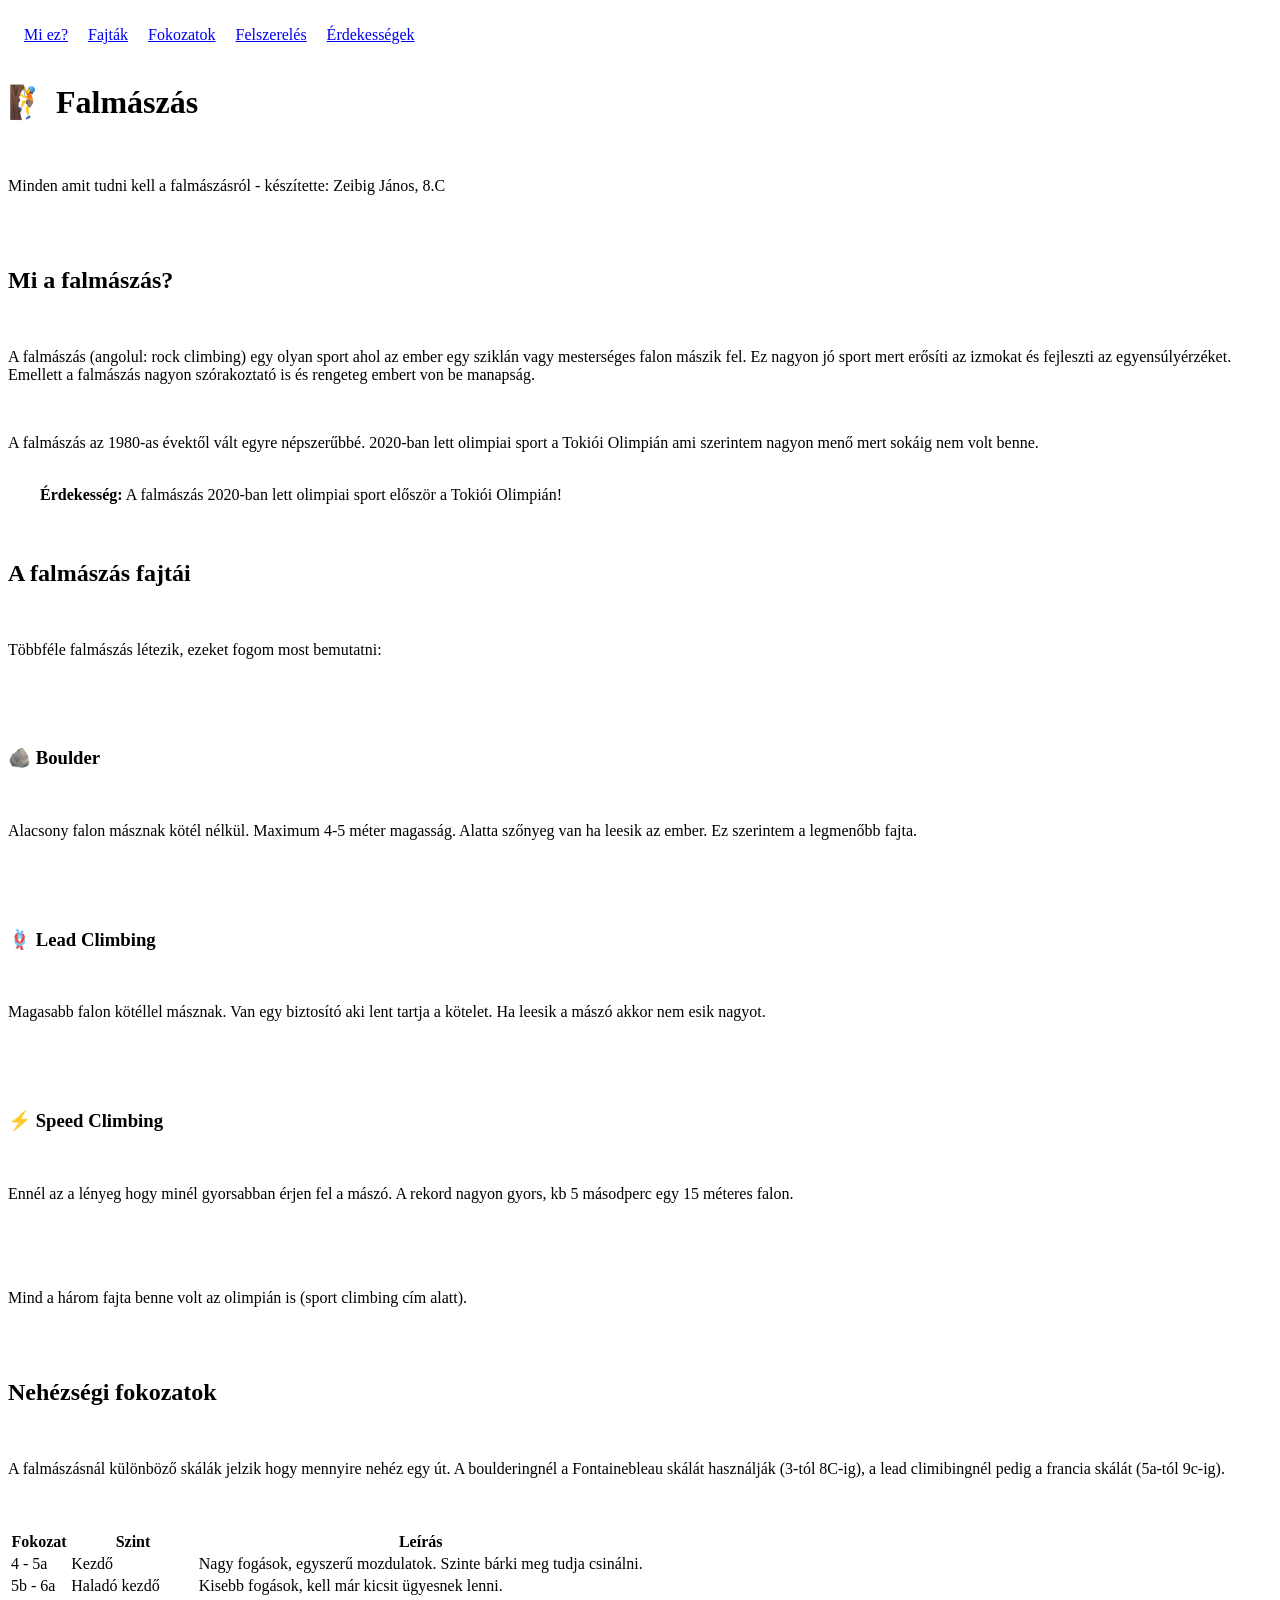
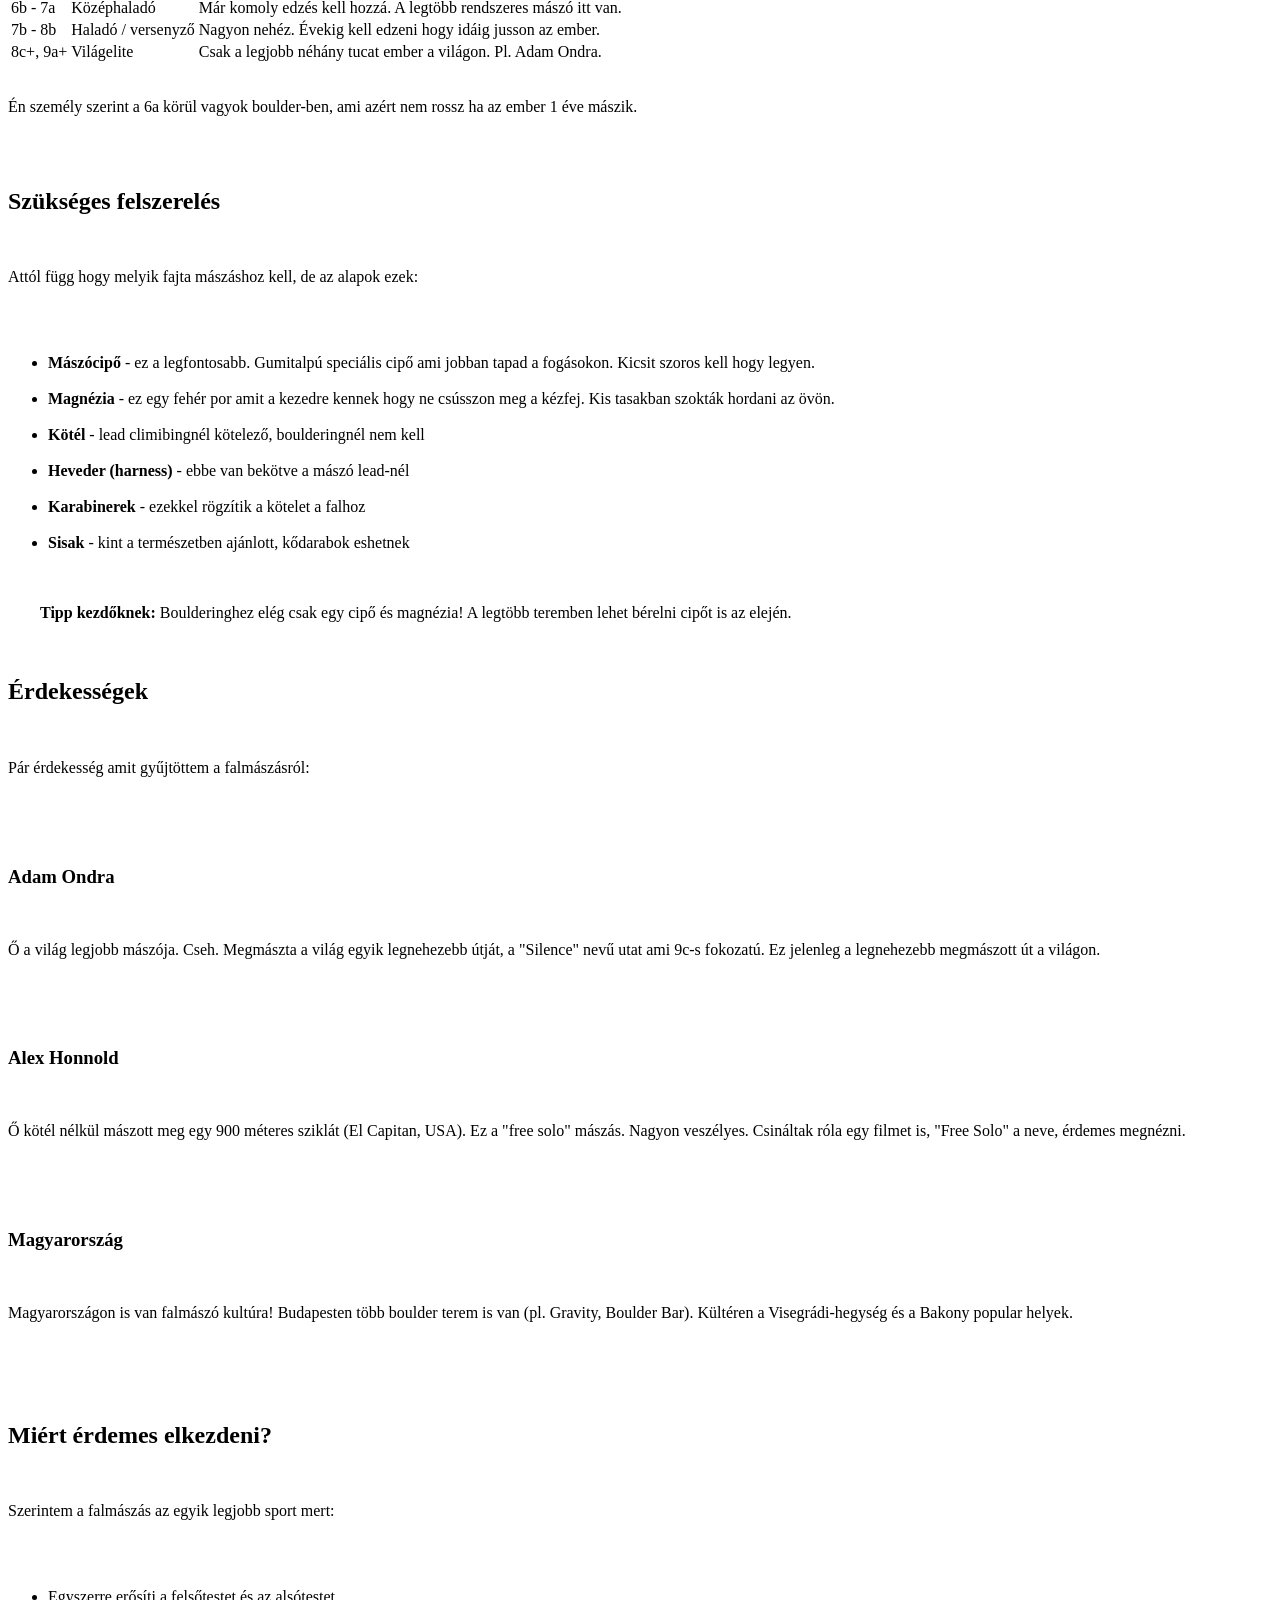
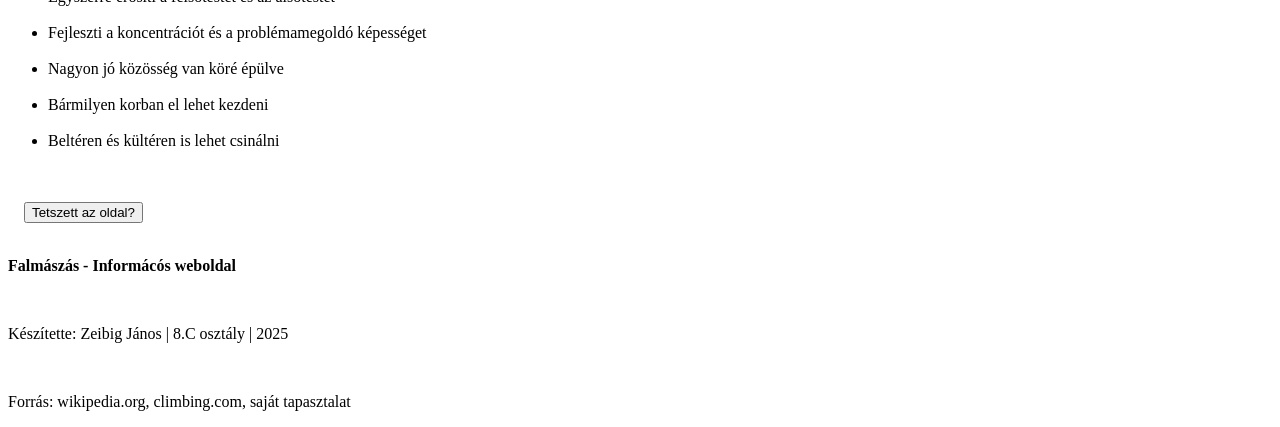
==== index.html @ 71b33a56 "Fix HTML syntax and add index.html for Vercel Remove stray markdown ``` fences scattered through foo" ====
<!DOCTYPE html>

<html lang="hu">
<head>
    <meta charset="UTF-8">
    <meta name="viewport" content="width=device-width, initial-scale=1.0">
    <title>Falmászás - az én weboldalam</title>
    <style>
        body {
            font-family: Arial, sans-serif;
            margin: 0;
            padding: 0;
            background-color: #f0f0f0;
        }

    /* navigáció */
    nav {
        background-color: #2980b9;
        padding: 10px;
    }

    nav a {
        color: white;
        text-decoration: none;
        margin-right: 20px;
        font-size: 16px;
    }

    nav a:hover {
        text-decoration: underline;
    }

    /* fejléc */
    .header {
        background-color: #1a5276;
        color: white;
        text-align: center;
        padding: 60px 20px;
    }

    .header h1 {
        font-size: 48px;
        margin-bottom: 10px;
    }

    .header p {
        font-size: 18px;
        color: #aed6f1;
    }

    /* tartalom */
    .container {
        max-width: 900px;
        margin: 0 auto;
        padding: 20px;
    }

    h2 {
        color: #1a5276;
        border-bottom: 2px solid #2980b9;
        padding-bottom: 5px;
    }

    p {
        line-height: 1.6;
        color: #333;
    }

    /* kártyák */
    .cards {
        display: flex;
        gap: 15px;
        flex-wrap: wrap;
        margin: 20px 0;
    }

    .card {
        background: white;
        border: 1px solid #ccc;
        border-radius: 8px;
        padding: 20px;
        flex: 1;
        min-width: 200px;
        box-shadow: 2px 2px 5px rgba(0,0,0,0.1);
    }

    .card h3 {
        color: #2980b9;
        margin-top: 0;
    }

    /* táblázat */
    table {
        width: 100%;
        border-collapse: collapse;
        margin: 20px 0;
        background: white;
    }

    table th {
        background-color: #2980b9;
        color: white;
        padding: 10px;
        text-align: left;
    }

    table td {
        padding: 10px;
        border: 1px solid #ddd;
    }

    table tr:nth-child(even) {
        background-color: #f9f9f9;
    }

    /* lista */
    ul {
        line-height: 2;
        color: #333;
    }

    /* szekciók felváltva */
    .section-white {
        background: white;
        padding: 30px 0;
    }

    .section-gray {
        background: #ecf0f1;
        padding: 30px 0;
    }

    /* footer */
    footer {
        background-color: #1a5276;
        color: white;
        text-align: center;
        padding: 20px;
        margin-top: 40px;
    }

    footer p {
        color: #aed6f1;
        margin: 5px 0;
    }

    /* gomb */
    .gomb {
        background-color: #2980b9;
        color: white;
        border: none;
        padding: 10px 25px;
        border-radius: 5px;
        cursor: pointer;
        font-size: 16px;
        margin-top: 10px;
    }

    .gomb:hover {
        background-color: #1a5276;
    }

    .highlight {
        background-color: #d6eaf8;
        border-left: 4px solid #2980b9;
        padding: 10px 15px;
        margin: 15px 0;
    }
</style>

</head>
<body>

<!-- navigáció -->

<nav>
    <a href="#miez">Mi ez?</a>
    <a href="#fajtak">Fajták</a>
    <a href="#fokozatok">Fokozatok</a>
    <a href="#felszereles">Felszerelés</a>
    <a href="#erdekessegek">Érdekességek</a>
</nav>

<!-- fejléc -->

<div class="header">
    <h1>🧗 Falmászás</h1>
    <p>Minden amit tudni kell a falmászásról - készítette: Zeibig János, 8.C</p>
</div>

<!-- MI EZ -->

<div class="section-white" id="miez">
    <div class="container">
        <h2>Mi a falmászás?</h2>
        <p>A falmászás (angolul: rock climbing) egy olyan sport ahol az ember egy sziklán vagy mesterséges falon mászik fel. Ez nagyon jó sport mert erősíti az izmokat és fejleszti az egyensúlyérzéket. Emellett a falmászás nagyon szórakoztató is és rengeteg embert von be manapság.</p>
        <p>A falmászás az 1980-as évektől vált egyre népszerűbbé. 2020-ban lett olimpiai sport a Tokiói Olimpián ami szerintem nagyon menő mert sokáig nem volt benne.</p>

    <div class="highlight">
        <strong>Érdekesség:</strong> A falmászás 2020-ban lett olimpiai sport először a Tokiói Olimpián!
    </div>

</div>

</div>

<!-- FAJTÁK -->

<div class="section-gray" id="fajtak">
    <div class="container">
        <h2>A falmászás fajtái</h2>
        <p>Többféle falmászás létezik, ezeket fogom most bemutatni:</p>

    <div class="cards">
        <div class="card">
            <h3>🪨 Boulder</h3>
            <p>Alacsony falon másznak kötél nélkül. Maximum 4-5 méter magasság. Alatta szőnyeg van ha leesik az ember. Ez szerintem a legmenőbb fajta.</p>
        </div>
        <div class="card">
            <h3>🪢 Lead Climbing</h3>
            <p>Magasabb falon kötéllel másznak. Van egy biztosító aki lent tartja a kötelet. Ha leesik a mászó akkor nem esik nagyot.</p>
        </div>
        <div class="card">
            <h3>⚡ Speed Climbing</h3>
            <p>Ennél az a lényeg hogy minél gyorsabban érjen fel a mászó. A rekord nagyon gyors, kb 5 másodperc egy 15 méteres falon.</p>
        </div>
    </div>

    <p>Mind a három fajta benne volt az olimpián is (sport climbing cím alatt).</p>
</div>

</div>

<!-- FOKOZATOK -->

<div class="section-white" id="fokozatok">
    <div class="container">
        <h2>Nehézségi fokozatok</h2>
        <p>A falmászásnál különböző skálák jelzik hogy mennyire nehéz egy út. A boulderingnél a Fontainebleau skálát használják (3-tól 8C-ig), a lead climibingnél pedig a francia skálát (5a-tól 9c-ig).</p>

    <table>
        <tr>
            <th>Fokozat</th>
            <th>Szint</th>
            <th>Leírás</th>
        </tr>
        <tr>
            <td>4 - 5a</td>
            <td>Kezdő</td>
            <td>Nagy fogások, egyszerű mozdulatok. Szinte bárki meg tudja csinálni.</td>
        </tr>
        <tr>
            <td>5b - 6a</td>
            <td>Haladó kezdő</td>
            <td>Kisebb fogások, kell már kicsit ügyesnek lenni.</td>
        </tr>
        <tr>
            <td>6b - 7a</td>
            <td>Középhaladó</td>
            <td>Már komoly edzés kell hozzá. A legtöbb rendszeres mászó itt van.</td>
        </tr>
        <tr>
            <td>7b - 8b</td>
            <td>Haladó / versenyző</td>
            <td>Nagyon nehéz. Évekig kell edzeni hogy idáig jusson az ember.</td>
        </tr>
        <tr>
            <td>8c+, 9a+</td>
            <td>Világelite</td>
            <td>Csak a legjobb néhány tucat ember a világon. Pl. Adam Ondra.</td>
        </tr>
    </table>

    <p>Én személy szerint a 6a körül vagyok boulder-ben, ami azért nem rossz ha az ember 1 éve mászik.</p>
</div>

</div>

<!-- FELSZERELÉS -->

<div class="section-gray" id="felszereles">
    <div class="container">
        <h2>Szükséges felszerelés</h2>
        <p>Attól függ hogy melyik fajta mászáshoz kell, de az alapok ezek:</p>

    <ul>
        <li><strong>Mászócipő</strong> - ez a legfontosabb. Gumitalpú speciális cipő ami jobban tapad a fogásokon. Kicsit szoros kell hogy legyen.</li>
        <li><strong>Magnézia</strong> - ez egy fehér por amit a kezedre kennek hogy ne csússzon meg a kézfej. Kis tasakban szokták hordani az övön.</li>
        <li><strong>Kötél</strong> - lead climibingnél kötelező, boulderingnél nem kell</li>
        <li><strong>Heveder (harness)</strong> - ebbe van bekötve a mászó lead-nél</li>
        <li><strong>Karabinerek</strong> - ezekkel rögzítik a kötelet a falhoz</li>
        <li><strong>Sisak</strong> - kint a természetben ajánlott, kődarabok eshetnek</li>
    </ul>

    <div class="highlight">
        <strong>Tipp kezdőknek:</strong> Boulderinghez elég csak egy cipő és magnézia! A legtöbb teremben lehet bérelni cipőt is az elején.
    </div>

</div>

</div>

<!-- ÉRDEKESSÉGEK -->

<div class="section-white" id="erdekessegek">
    <div class="container">
        <h2>Érdekességek</h2>
        <p>Pár érdekesség amit gyűjtöttem a falmászásról:</p>

    <div class="cards">
        <div class="card">
            <h3>Adam Ondra</h3>
            <p>Ő a világ legjobb mászója. Cseh. Megmászta a világ egyik legnehezebb útját, a "Silence" nevű utat ami 9c-s fokozatú. Ez jelenleg a legnehezebb megmászott út a világon.</p>
        </div>
        <div class="card">
            <h3>Alex Honnold</h3>
            <p>Ő kötél nélkül mászott meg egy 900 méteres sziklát (El Capitan, USA). Ez a "free solo" mászás. Nagyon veszélyes. Csináltak róla egy filmet is, "Free Solo" a neve, érdemes megnézni.</p>
        </div>
        <div class="card">
            <h3>Magyarország</h3>
            <p>Magyarországon is van falmászó kultúra! Budapesten több boulder terem is van (pl. Gravity, Boulder Bar). Kültéren a Visegrádi-hegység és a Bakony popular helyek.</p>
        </div>
    </div>

    <h2 style="margin-top: 30px;">Miért érdemes elkezdeni?</h2>
    <p>Szerintem a falmászás az egyik legjobb sport mert:</p>
    <ul>
        <li>Egyszerre erősíti a felsőtestet és az alsótestet</li>
        <li>Fejleszti a koncentrációt és a problémamegoldó képességet</li>
        <li>Nagyon jó közösség van köré épülve</li>
        <li>Bármilyen korban el lehet kezdeni</li>
        <li>Beltéren és kültéren is lehet csinálni</li>
    </ul>

    <br>
    <button class="gomb" onclick="alert('Köszönöm hogy elolvastad! :)')">Tetszett az oldal?</button>
</div>

</div>

<!-- FOOTER -->

<footer>
    <p><strong>Falmászás - Informácós weboldal</strong></p>
    <p>Készítette: Zeibig János | 8.C osztály | 2025</p>
    <p>Forrás: wikipedia.org, climbing.com, saját tapasztalat</p>
</footer>

</body>
</html>
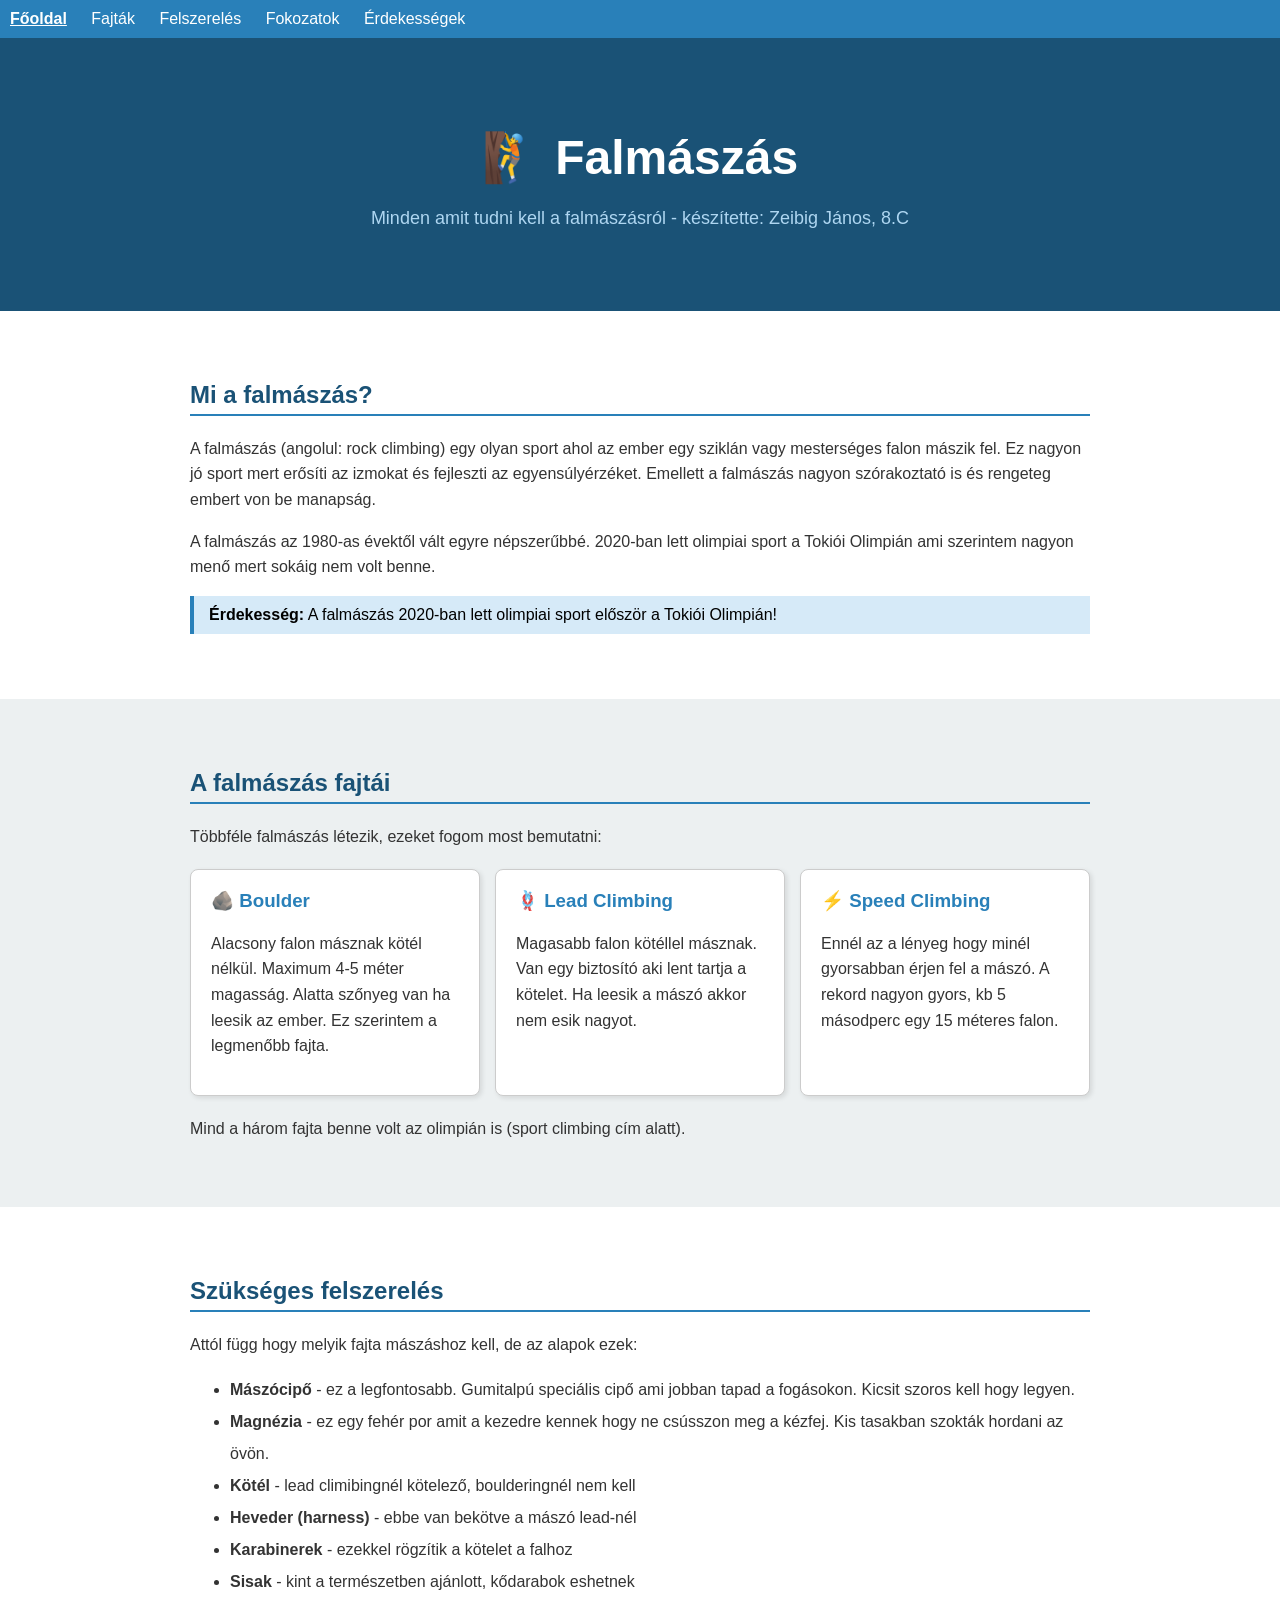
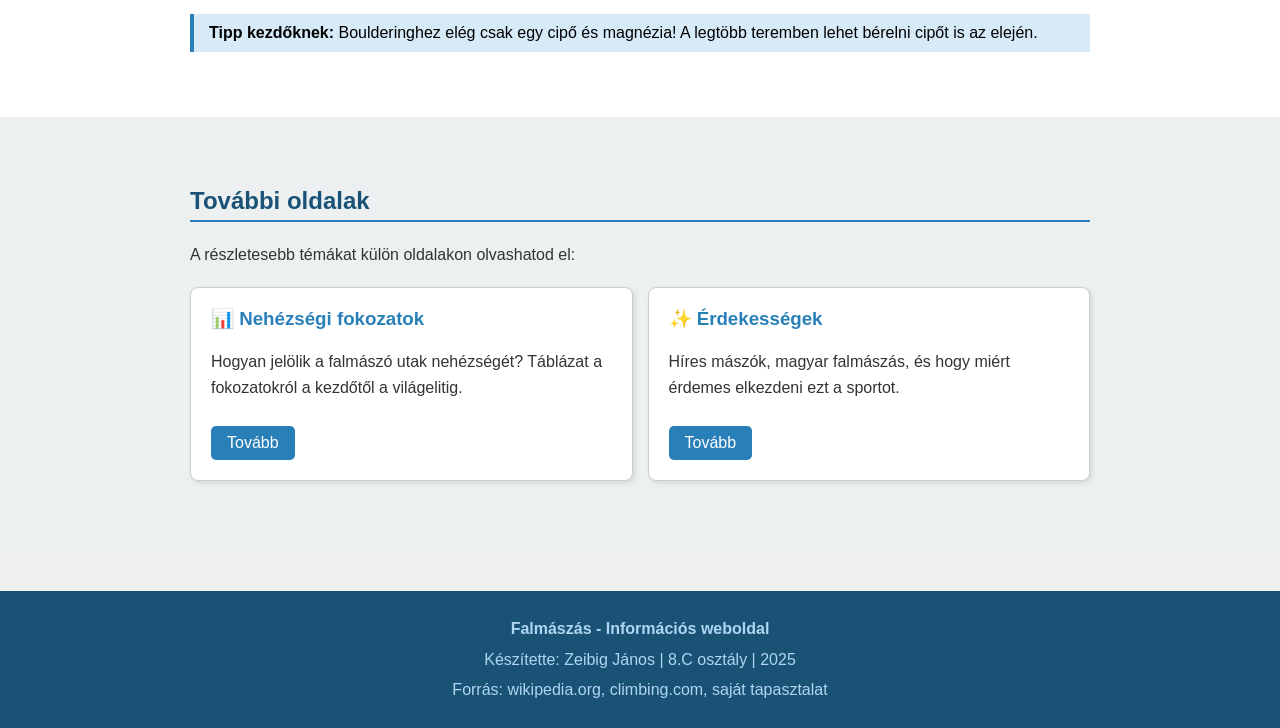
==== commit 432a1d54: "Split site into multiple pages with shared stylesheet Move difficulty levels to fokozatok.html and i" ====
--- a/index.html
+++ b/index.html
@@ -1,349 +1,112 @@
 <!DOCTYPE html>
-
 <html lang="hu">
 <head>
-    <meta charset="UTF-8">
-    <meta name="viewport" content="width=device-width, initial-scale=1.0">
-    <title>Falmászás - az én weboldalam</title>
-    <style>
-        body {
-            font-family: Arial, sans-serif;
-            margin: 0;
-            padding: 0;
-            background-color: #f0f0f0;
-        }
-
-    /* navigáció */
-    nav {
-        background-color: #2980b9;
-        padding: 10px;
-    }
-
-    nav a {
-        color: white;
-        text-decoration: none;
-        margin-right: 20px;
-        font-size: 16px;
-    }
-
-    nav a:hover {
-        text-decoration: underline;
-    }
-
-    /* fejléc */
-    .header {
-        background-color: #1a5276;
-        color: white;
-        text-align: center;
-        padding: 60px 20px;
-    }
-
-    .header h1 {
-        font-size: 48px;
-        margin-bottom: 10px;
-    }
-
-    .header p {
-        font-size: 18px;
-        color: #aed6f1;
-    }
-
-    /* tartalom */
-    .container {
-        max-width: 900px;
-        margin: 0 auto;
-        padding: 20px;
-    }
-
-    h2 {
-        color: #1a5276;
-        border-bottom: 2px solid #2980b9;
-        padding-bottom: 5px;
-    }
-
-    p {
-        line-height: 1.6;
-        color: #333;
-    }
-
-    /* kártyák */
-    .cards {
-        display: flex;
-        gap: 15px;
-        flex-wrap: wrap;
-        margin: 20px 0;
-    }
-
-    .card {
-        background: white;
-        border: 1px solid #ccc;
-        border-radius: 8px;
-        padding: 20px;
-        flex: 1;
-        min-width: 200px;
-        box-shadow: 2px 2px 5px rgba(0,0,0,0.1);
-    }
-
-    .card h3 {
-        color: #2980b9;
-        margin-top: 0;
-    }
-
-    /* táblázat */
-    table {
-        width: 100%;
-        border-collapse: collapse;
-        margin: 20px 0;
-        background: white;
-    }
-
-    table th {
-        background-color: #2980b9;
-        color: white;
-        padding: 10px;
-        text-align: left;
-    }
-
-    table td {
-        padding: 10px;
-        border: 1px solid #ddd;
-    }
-
-    table tr:nth-child(even) {
-        background-color: #f9f9f9;
-    }
-
-    /* lista */
-    ul {
-        line-height: 2;
-        color: #333;
-    }
-
-    /* szekciók felváltva */
-    .section-white {
-        background: white;
-        padding: 30px 0;
-    }
-
-    .section-gray {
-        background: #ecf0f1;
-        padding: 30px 0;
-    }
-
-    /* footer */
-    footer {
-        background-color: #1a5276;
-        color: white;
-        text-align: center;
-        padding: 20px;
-        margin-top: 40px;
-    }
-
-    footer p {
-        color: #aed6f1;
-        margin: 5px 0;
-    }
-
-    /* gomb */
-    .gomb {
-        background-color: #2980b9;
-        color: white;
-        border: none;
-        padding: 10px 25px;
-        border-radius: 5px;
-        cursor: pointer;
-        font-size: 16px;
-        margin-top: 10px;
-    }
-
-    .gomb:hover {
-        background-color: #1a5276;
-    }
-
-    .highlight {
-        background-color: #d6eaf8;
-        border-left: 4px solid #2980b9;
-        padding: 10px 15px;
-        margin: 15px 0;
-    }
-</style>
-
+    <meta charset="UTF-8">
+    <meta name="viewport" content="width=device-width, initial-scale=1.0">
+    <title>Falmászás - Főoldal</title>
+    <link rel="stylesheet" href="style.css">
 </head>
 <body>
 
 <!-- navigáció -->
-
 <nav>
-    <a href="#miez">Mi ez?</a>
-    <a href="#fajtak">Fajták</a>
-    <a href="#fokozatok">Fokozatok</a>
-    <a href="#felszereles">Felszerelés</a>
-    <a href="#erdekessegek">Érdekességek</a>
+    <a href="index.html" class="active">Főoldal</a>
+    <a href="index.html#fajtak">Fajták</a>
+    <a href="index.html#felszereles">Felszerelés</a>
+    <a href="fokozatok.html">Fokozatok</a>
+    <a href="erdekessegek.html">Érdekességek</a>
 </nav>
 
 <!-- fejléc -->
-
 <div class="header">
-    <h1>🧗 Falmászás</h1>
-    <p>Minden amit tudni kell a falmászásról - készítette: Zeibig János, 8.C</p>
+    <h1>🧗 Falmászás</h1>
+    <p>Minden amit tudni kell a falmászásról - készítette: Zeibig János, 8.C</p>
 </div>
 
 <!-- MI EZ -->
+<div class="section-white" id="miez">
+    <div class="container">
+        <h2>Mi a falmászás?</h2>
+        <p>A falmászás (angolul: rock climbing) egy olyan sport ahol az ember egy sziklán vagy mesterséges falon mászik fel. Ez nagyon jó sport mert erősíti az izmokat és fejleszti az egyensúlyérzéket. Emellett a falmászás nagyon szórakoztató is és rengeteg embert von be manapság.</p>
+        <p>A falmászás az 1980-as évektől vált egyre népszerűbbé. 2020-ban lett olimpiai sport a Tokiói Olimpián ami szerintem nagyon menő mert sokáig nem volt benne.</p>
 
-<div class="section-white" id="miez">
-    <div class="container">
-        <h2>Mi a falmászás?</h2>
-        <p>A falmászás (angolul: rock climbing) egy olyan sport ahol az ember egy sziklán vagy mesterséges falon mászik fel. Ez nagyon jó sport mert erősíti az izmokat és fejleszti az egyensúlyérzéket. Emellett a falmászás nagyon szórakoztató is és rengeteg embert von be manapság.</p>
-        <p>A falmászás az 1980-as évektől vált egyre népszerűbbé. 2020-ban lett olimpiai sport a Tokiói Olimpián ami szerintem nagyon menő mert sokáig nem volt benne.</p>
-
-    <div class="highlight">
-        <strong>Érdekesség:</strong> A falmászás 2020-ban lett olimpiai sport először a Tokiói Olimpián!
-    </div>
-
-</div>
-
+        <div class="highlight">
+            <strong>Érdekesség:</strong> A falmászás 2020-ban lett olimpiai sport először a Tokiói Olimpián!
+        </div>
+    </div>
 </div>
 
 <!-- FAJTÁK -->
+<div class="section-gray" id="fajtak">
+    <div class="container">
+        <h2>A falmászás fajtái</h2>
+        <p>Többféle falmászás létezik, ezeket fogom most bemutatni:</p>
 
-<div class="section-gray" id="fajtak">
-    <div class="container">
-        <h2>A falmászás fajtái</h2>
-        <p>Többféle falmászás létezik, ezeket fogom most bemutatni:</p>
+        <div class="cards">
+            <div class="card">
+                <h3>🪨 Boulder</h3>
+                <p>Alacsony falon másznak kötél nélkül. Maximum 4-5 méter magasság. Alatta szőnyeg van ha leesik az ember. Ez szerintem a legmenőbb fajta.</p>
+            </div>
+            <div class="card">
+                <h3>🪢 Lead Climbing</h3>
+                <p>Magasabb falon kötéllel másznak. Van egy biztosító aki lent tartja a kötelet. Ha leesik a mászó akkor nem esik nagyot.</p>
+            </div>
+            <div class="card">
+                <h3>⚡ Speed Climbing</h3>
+                <p>Ennél az a lényeg hogy minél gyorsabban érjen fel a mászó. A rekord nagyon gyors, kb 5 másodperc egy 15 méteres falon.</p>
+            </div>
+        </div>
 
-    <div class="cards">
-        <div class="card">
-            <h3>🪨 Boulder</h3>
-            <p>Alacsony falon másznak kötél nélkül. Maximum 4-5 méter magasság. Alatta szőnyeg van ha leesik az ember. Ez szerintem a legmenőbb fajta.</p>
-        </div>
-        <div class="card">
-            <h3>🪢 Lead Climbing</h3>
-            <p>Magasabb falon kötéllel másznak. Van egy biztosító aki lent tartja a kötelet. Ha leesik a mászó akkor nem esik nagyot.</p>
-        </div>
-        <div class="card">
-            <h3>⚡ Speed Climbing</h3>
-            <p>Ennél az a lényeg hogy minél gyorsabban érjen fel a mászó. A rekord nagyon gyors, kb 5 másodperc egy 15 méteres falon.</p>
-        </div>
-    </div>
-
-    <p>Mind a három fajta benne volt az olimpián is (sport climbing cím alatt).</p>
-</div>
-
-</div>
-
-<!-- FOKOZATOK -->
-
-<div class="section-white" id="fokozatok">
-    <div class="container">
-        <h2>Nehézségi fokozatok</h2>
-        <p>A falmászásnál különböző skálák jelzik hogy mennyire nehéz egy út. A boulderingnél a Fontainebleau skálát használják (3-tól 8C-ig), a lead climibingnél pedig a francia skálát (5a-tól 9c-ig).</p>
-
-    <table>
-        <tr>
-            <th>Fokozat</th>
-            <th>Szint</th>
-            <th>Leírás</th>
-        </tr>
-        <tr>
-            <td>4 - 5a</td>
-            <td>Kezdő</td>
-            <td>Nagy fogások, egyszerű mozdulatok. Szinte bárki meg tudja csinálni.</td>
-        </tr>
-        <tr>
-            <td>5b - 6a</td>
-            <td>Haladó kezdő</td>
-            <td>Kisebb fogások, kell már kicsit ügyesnek lenni.</td>
-        </tr>
-        <tr>
-            <td>6b - 7a</td>
-            <td>Középhaladó</td>
-            <td>Már komoly edzés kell hozzá. A legtöbb rendszeres mászó itt van.</td>
-        </tr>
-        <tr>
-            <td>7b - 8b</td>
-            <td>Haladó / versenyző</td>
-            <td>Nagyon nehéz. Évekig kell edzeni hogy idáig jusson az ember.</td>
-        </tr>
-        <tr>
-            <td>8c+, 9a+</td>
-            <td>Világelite</td>
-            <td>Csak a legjobb néhány tucat ember a világon. Pl. Adam Ondra.</td>
-        </tr>
-    </table>
-
-    <p>Én személy szerint a 6a körül vagyok boulder-ben, ami azért nem rossz ha az ember 1 éve mászik.</p>
-</div>
-
+        <p>Mind a három fajta benne volt az olimpián is (sport climbing cím alatt).</p>
+    </div>
 </div>
 
 <!-- FELSZERELÉS -->
+<div class="section-white" id="felszereles">
+    <div class="container">
+        <h2>Szükséges felszerelés</h2>
+        <p>Attól függ hogy melyik fajta mászáshoz kell, de az alapok ezek:</p>
 
-<div class="section-gray" id="felszereles">
-    <div class="container">
-        <h2>Szükséges felszerelés</h2>
-        <p>Attól függ hogy melyik fajta mászáshoz kell, de az alapok ezek:</p>
+        <ul>
+            <li><strong>Mászócipő</strong> - ez a legfontosabb. Gumitalpú speciális cipő ami jobban tapad a fogásokon. Kicsit szoros kell hogy legyen.</li>
+            <li><strong>Magnézia</strong> - ez egy fehér por amit a kezedre kennek hogy ne csússzon meg a kézfej. Kis tasakban szokták hordani az övön.</li>
+            <li><strong>Kötél</strong> - lead climibingnél kötelező, boulderingnél nem kell</li>
+            <li><strong>Heveder (harness)</strong> - ebbe van bekötve a mászó lead-nél</li>
+            <li><strong>Karabinerek</strong> - ezekkel rögzítik a kötelet a falhoz</li>
+            <li><strong>Sisak</strong> - kint a természetben ajánlott, kődarabok eshetnek</li>
+        </ul>
 
-    <ul>
-        <li><strong>Mászócipő</strong> - ez a legfontosabb. Gumitalpú speciális cipő ami jobban tapad a fogásokon. Kicsit szoros kell hogy legyen.</li>
-        <li><strong>Magnézia</strong> - ez egy fehér por amit a kezedre kennek hogy ne csússzon meg a kézfej. Kis tasakban szokták hordani az övön.</li>
-        <li><strong>Kötél</strong> - lead climibingnél kötelező, boulderingnél nem kell</li>
-        <li><strong>Heveder (harness)</strong> - ebbe van bekötve a mászó lead-nél</li>
-        <li><strong>Karabinerek</strong> - ezekkel rögzítik a kötelet a falhoz</li>
-        <li><strong>Sisak</strong> - kint a természetben ajánlott, kődarabok eshetnek</li>
-    </ul>
-
-    <div class="highlight">
-        <strong>Tipp kezdőknek:</strong> Boulderinghez elég csak egy cipő és magnézia! A legtöbb teremben lehet bérelni cipőt is az elején.
-    </div>
-
+        <div class="highlight">
+            <strong>Tipp kezdőknek:</strong> Boulderinghez elég csak egy cipő és magnézia! A legtöbb teremben lehet bérelni cipőt is az elején.
+        </div>
+    </div>
 </div>
 
-</div>
-
-<!-- ÉRDEKESSÉGEK -->
-
-<div class="section-white" id="erdekessegek">
-    <div class="container">
-        <h2>Érdekességek</h2>
-        <p>Pár érdekesség amit gyűjtöttem a falmászásról:</p>
-
-    <div class="cards">
-        <div class="card">
-            <h3>Adam Ondra</h3>
-            <p>Ő a világ legjobb mászója. Cseh. Megmászta a világ egyik legnehezebb útját, a "Silence" nevű utat ami 9c-s fokozatú. Ez jelenleg a legnehezebb megmászott út a világon.</p>
-        </div>
-        <div class="card">
-            <h3>Alex Honnold</h3>
-            <p>Ő kötél nélkül mászott meg egy 900 méteres sziklát (El Capitan, USA). Ez a "free solo" mászás. Nagyon veszélyes. Csináltak róla egy filmet is, "Free Solo" a neve, érdemes megnézni.</p>
-        </div>
-        <div class="card">
-            <h3>Magyarország</h3>
-            <p>Magyarországon is van falmászó kultúra! Budapesten több boulder terem is van (pl. Gravity, Boulder Bar). Kültéren a Visegrádi-hegység és a Bakony popular helyek.</p>
-        </div>
-    </div>
-
-    <h2 style="margin-top: 30px;">Miért érdemes elkezdeni?</h2>
-    <p>Szerintem a falmászás az egyik legjobb sport mert:</p>
-    <ul>
-        <li>Egyszerre erősíti a felsőtestet és az alsótestet</li>
-        <li>Fejleszti a koncentrációt és a problémamegoldó képességet</li>
-        <li>Nagyon jó közösség van köré épülve</li>
-        <li>Bármilyen korban el lehet kezdeni</li>
-        <li>Beltéren és kültéren is lehet csinálni</li>
-    </ul>
-
-    <br>
-    <button class="gomb" onclick="alert('Köszönöm hogy elolvastad! :)')">Tetszett az oldal?</button>
-</div>
-
+<!-- TOVÁBBI OLDALAK -->
+<div class="section-gray">
+    <div class="container">
+        <h2>További oldalak</h2>
+        <p>A részletesebb témákat külön oldalakon olvashatod el:</p>
+        <div class="cards">
+            <div class="card">
+                <h3>📊 Nehézségi fokozatok</h3>
+                <p>Hogyan jelölik a falmászó utak nehézségét? Táblázat a fokozatokról a kezdőtől a világelitig.</p>
+                <a href="fokozatok.html" class="tovabb">Tovább</a>
+            </div>
+            <div class="card">
+                <h3>✨ Érdekességek</h3>
+                <p>Híres mászók, magyar falmászás, és hogy miért érdemes elkezdeni ezt a sportot.</p>
+                <a href="erdekessegek.html" class="tovabb">Tovább</a>
+            </div>
+        </div>
+    </div>
 </div>
 
 <!-- FOOTER -->
-
 <footer>
-    <p><strong>Falmászás - Informácós weboldal</strong></p>
-    <p>Készítette: Zeibig János | 8.C osztály | 2025</p>
-    <p>Forrás: wikipedia.org, climbing.com, saját tapasztalat</p>
+    <p><strong>Falmászás - Információs weboldal</strong></p>
+    <p>Készítette: Zeibig János | 8.C osztály | 2025</p>
+    <p>Forrás: wikipedia.org, climbing.com, saját tapasztalat</p>
 </footer>
 
 </body>
--- a/style.css
+++ b/style.css
@@ -0,0 +1,180 @@
+body {
+    font-family: Arial, sans-serif;
+    margin: 0;
+    padding: 0;
+    background-color: #f0f0f0;
+}
+
+/* navigáció */
+nav {
+    background-color: #2980b9;
+    padding: 10px;
+}
+
+nav a {
+    color: white;
+    text-decoration: none;
+    margin-right: 20px;
+    font-size: 16px;
+}
+
+nav a:hover {
+    text-decoration: underline;
+}
+
+nav a.active {
+    text-decoration: underline;
+    font-weight: bold;
+}
+
+/* fejléc */
+.header {
+    background-color: #1a5276;
+    color: white;
+    text-align: center;
+    padding: 60px 20px;
+}
+
+.header h1 {
+    font-size: 48px;
+    margin-bottom: 10px;
+}
+
+.header p {
+    font-size: 18px;
+    color: #aed6f1;
+}
+
+/* tartalom */
+.container {
+    max-width: 900px;
+    margin: 0 auto;
+    padding: 20px;
+}
+
+h2 {
+    color: #1a5276;
+    border-bottom: 2px solid #2980b9;
+    padding-bottom: 5px;
+}
+
+p {
+    line-height: 1.6;
+    color: #333;
+}
+
+/* kártyák */
+.cards {
+    display: flex;
+    gap: 15px;
+    flex-wrap: wrap;
+    margin: 20px 0;
+}
+
+.card {
+    background: white;
+    border: 1px solid #ccc;
+    border-radius: 8px;
+    padding: 20px;
+    flex: 1;
+    min-width: 200px;
+    box-shadow: 2px 2px 5px rgba(0,0,0,0.1);
+}
+
+.card h3 {
+    color: #2980b9;
+    margin-top: 0;
+}
+
+/* táblázat */
+table {
+    width: 100%;
+    border-collapse: collapse;
+    margin: 20px 0;
+    background: white;
+}
+
+table th {
+    background-color: #2980b9;
+    color: white;
+    padding: 10px;
+    text-align: left;
+}
+
+table td {
+    padding: 10px;
+    border: 1px solid #ddd;
+}
+
+table tr:nth-child(even) {
+    background-color: #f9f9f9;
+}
+
+/* lista */
+ul {
+    line-height: 2;
+    color: #333;
+}
+
+/* szekciók felváltva */
+.section-white {
+    background: white;
+    padding: 30px 0;
+}
+
+.section-gray {
+    background: #ecf0f1;
+    padding: 30px 0;
+}
+
+/* footer */
+footer {
+    background-color: #1a5276;
+    color: white;
+    text-align: center;
+    padding: 20px;
+    margin-top: 40px;
+}
+
+footer p {
+    color: #aed6f1;
+    margin: 5px 0;
+}
+
+/* gomb */
+.gomb {
+    background-color: #2980b9;
+    color: white;
+    border: none;
+    padding: 10px 25px;
+    border-radius: 5px;
+    cursor: pointer;
+    font-size: 16px;
+    margin-top: 10px;
+}
+
+.gomb:hover {
+    background-color: #1a5276;
+}
+
+.highlight {
+    background-color: #d6eaf8;
+    border-left: 4px solid #2980b9;
+    padding: 10px 15px;
+    margin: 15px 0;
+}
+
+/* aloldal kiemelt link */
+.tovabb {
+    display: inline-block;
+    background-color: #2980b9;
+    color: white;
+    text-decoration: none;
+    padding: 8px 16px;
+    border-radius: 5px;
+    margin-top: 10px;
+}
+
+.tovabb:hover {
+    background-color: #1a5276;
+}
